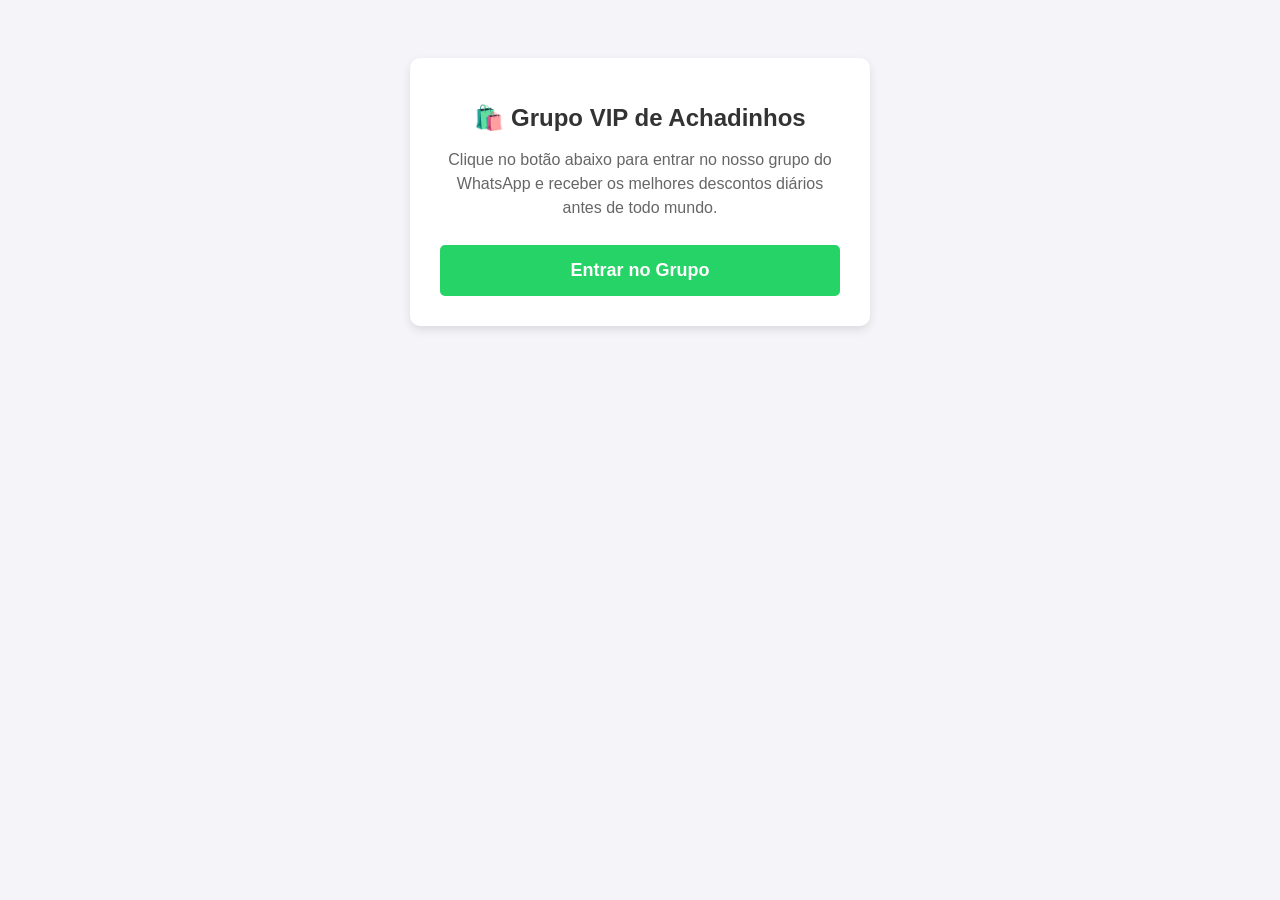
==== index.html @ b2e7200f "Add files via upload" ====
<!DOCTYPE html>
<html lang="pt-BR">
<head>
    <meta charset="UTF-8">
    <meta name="viewport" content="width=device-width, initial-scale=1.0">
    <title>Grupo VIP de Ofertas</title>
    
    <!-- Meta Pixel Code -->
    <script>
      !function(f,b,e,v,n,t,s)
      {if(f.fbq)return;n=f.fbq=function(){n.callMethod?
      n.callMethod.apply(n,arguments):n.queue.push(arguments)};
      if(!f._fbq)f._fbq=n;n.push=n;n.loaded=!0;n.version='2.0';
      n.queue=[];t=b.createElement(e);t.async=!0;
      t.src=v;s=b.getElementsByTagName(e)[0];
      s.parentNode.insertBefore(t,s)}(window, document,'script',
      'https://connect.facebook.net/en_US/fbevents.js');
      
      // SUBSTITUA PELO SEU ID DO PIXEL
      fbq('init', 'SEU_PIXEL_ID_AQUI'); 
      fbq('track', 'PageView');
    </script>
    <noscript><img height="1" width="1" style="display:none"
      src="https://www.facebook.com/tr?id=SEU_PIXEL_ID_AQUI&ev=PageView&noscript=1"
    /></noscript>
    <!-- End Meta Pixel Code -->

    <style>
        body { font-family: Arial, sans-serif; text-align: center; background-color: #f4f4f9; padding: 50px 20px; }
        .container { max-width: 400px; margin: auto; background: white; padding: 30px; border-radius: 10px; box-shadow: 0 4px 10px rgba(0,0,0,0.1); }
        h1 { font-size: 24px; color: #333; }
        p { color: #666; margin-bottom: 25px; line-height: 1.5; }
        .btn { display: inline-block; background-color: #25D366; color: white; padding: 15px 30px; text-decoration: none; font-size: 18px; font-weight: bold; border-radius: 5px; width: 100%; box-sizing: border-box; }
        .btn:hover { background-color: #1ebe5d; }
    </style>
</head>
<body>
    <div class="container">
        <h1>🛍️ Grupo VIP de Achadinhos</h1>
        <p>Clique no botão abaixo para entrar no nosso grupo do WhatsApp e receber os melhores descontos diários antes de todo mundo.</p>
        
        <!-- SUBSTITUA PELO LINK DO SEU GRUPO -->
        <a href="https://chat.whatsapp.com/IKPJrFBm3DaBROraQxNEV7" class="btn" id="btn-entrar" target="_blank">Entrar no Grupo</a>
    </div>

    <!-- Script que dispara o evento de Lead ao clicar no botão -->
    <script>
        document.getElementById('btn-entrar').addEventListener('click', function() {
            fbq('track', 'Lead');
        });
    </script>
</body>
</html>
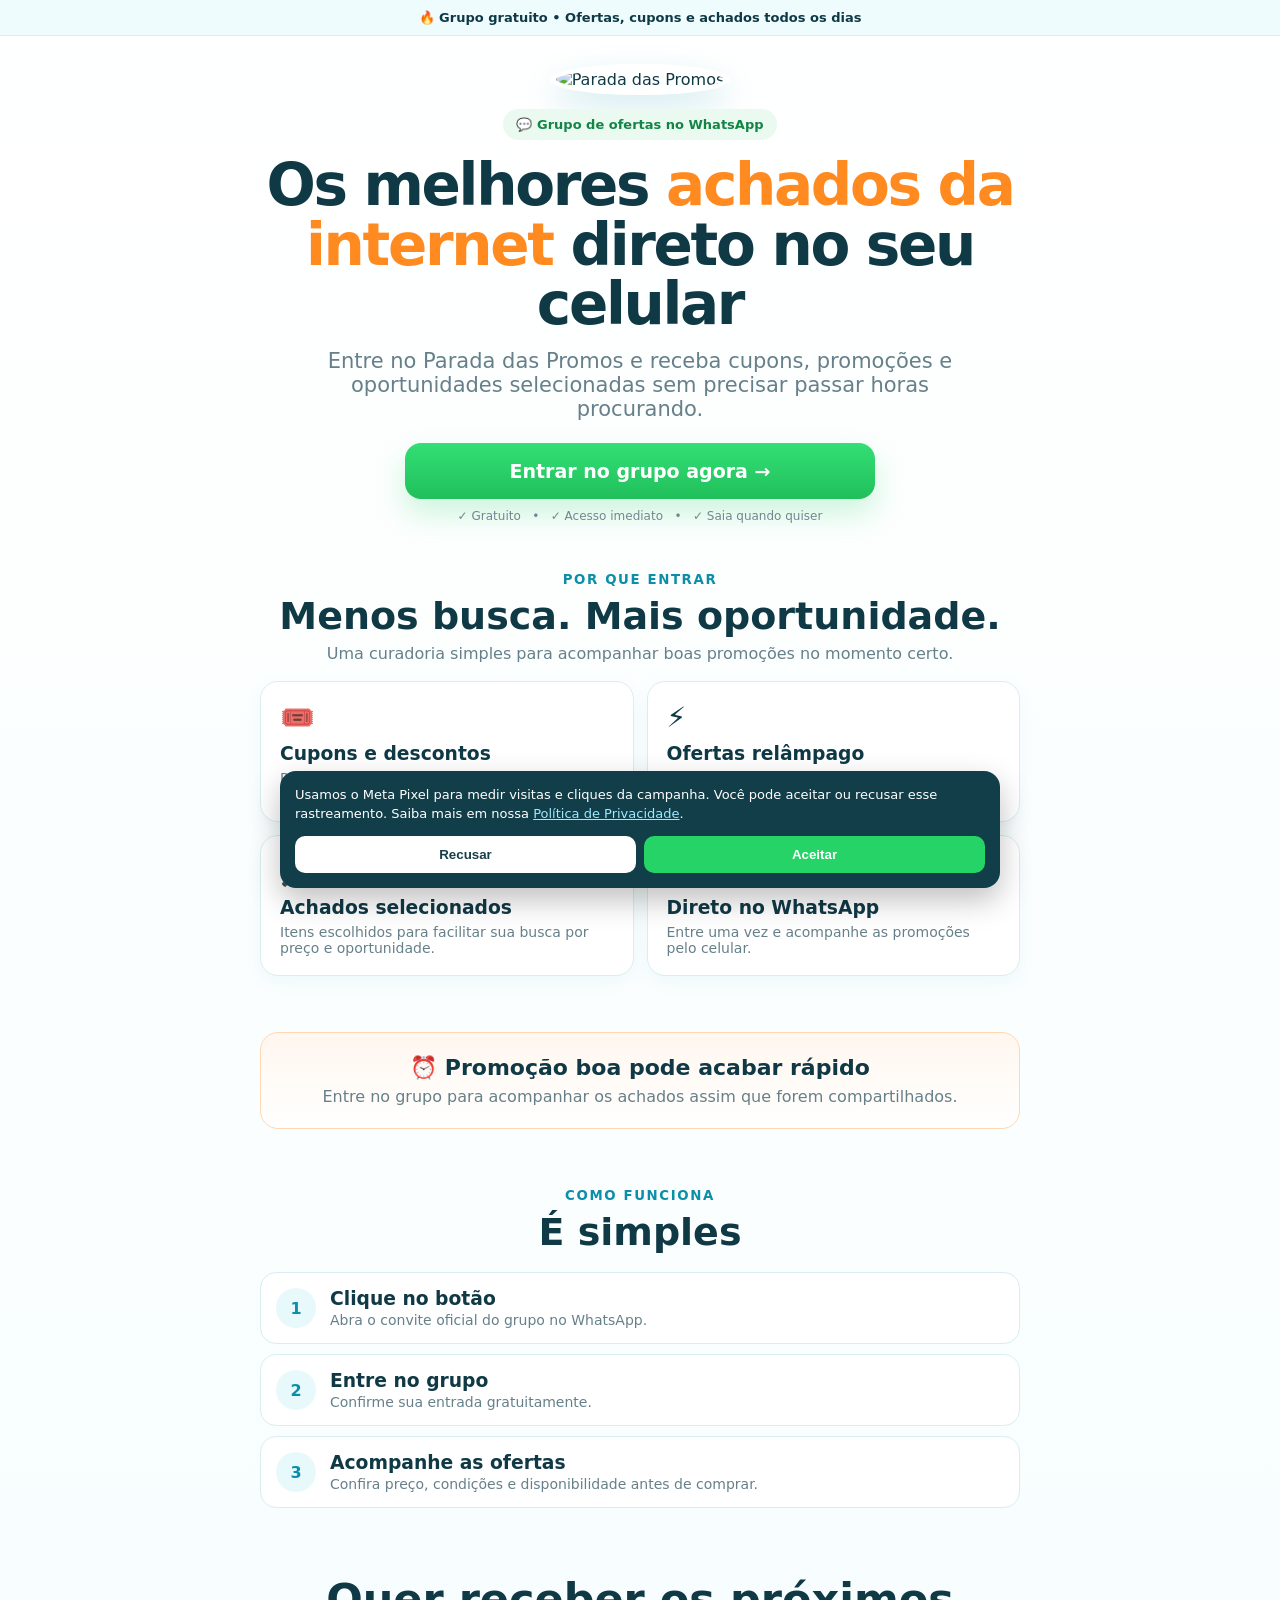
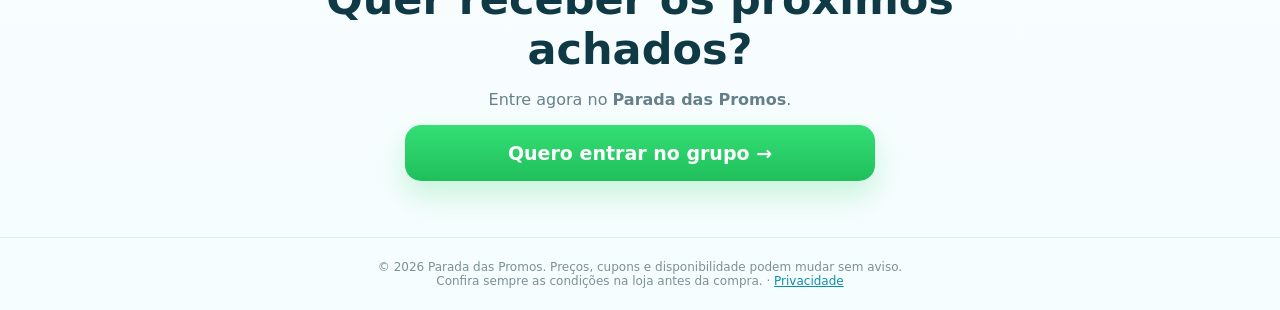
==== commit 8a10108d: "Upgrade landing page for Parada das Promos campaign" ====
--- a/index.html
+++ b/index.html
@@ -1,53 +1,139 @@
-<!DOCTYPE html>
-<html lang="pt-BR">
-<head>
-    <meta charset="UTF-8">
-    <meta name="viewport" content="width=device-width, initial-scale=1.0">
-    <title>Grupo VIP de Ofertas</title>
-    
-    <!-- Meta Pixel Code -->
-    <script>
-      !function(f,b,e,v,n,t,s)
-      {if(f.fbq)return;n=f.fbq=function(){n.callMethod?
-      n.callMethod.apply(n,arguments):n.queue.push(arguments)};
-      if(!f._fbq)f._fbq=n;n.push=n;n.loaded=!0;n.version='2.0';
-      n.queue=[];t=b.createElement(e);t.async=!0;
-      t.src=v;s=b.getElementsByTagName(e)[0];
-      s.parentNode.insertBefore(t,s)}(window, document,'script',
-      'https://connect.facebook.net/en_US/fbevents.js');
-      
-      // SUBSTITUA PELO SEU ID DO PIXEL
-      fbq('init', 'SEU_PIXEL_ID_AQUI'); 
-      fbq('track', 'PageView');
-    </script>
-    <noscript><img height="1" width="1" style="display:none"
-      src="https://www.facebook.com/tr?id=SEU_PIXEL_ID_AQUI&ev=PageView&noscript=1"
-    /></noscript>
-    <!-- End Meta Pixel Code -->
-
-    <style>
-        body { font-family: Arial, sans-serif; text-align: center; background-color: #f4f4f9; padding: 50px 20px; }
-        .container { max-width: 400px; margin: auto; background: white; padding: 30px; border-radius: 10px; box-shadow: 0 4px 10px rgba(0,0,0,0.1); }
-        h1 { font-size: 24px; color: #333; }
-        p { color: #666; margin-bottom: 25px; line-height: 1.5; }
-        .btn { display: inline-block; background-color: #25D366; color: white; padding: 15px 30px; text-decoration: none; font-size: 18px; font-weight: bold; border-radius: 5px; width: 100%; box-sizing: border-box; }
-        .btn:hover { background-color: #1ebe5d; }
-    </style>
-</head>
-<body>
-    <div class="container">
-        <h1>🛍️ Grupo VIP de Achadinhos</h1>
-        <p>Clique no botão abaixo para entrar no nosso grupo do WhatsApp e receber os melhores descontos diários antes de todo mundo.</p>
-        
-        <!-- SUBSTITUA PELO LINK DO SEU GRUPO -->
-        <a href="https://chat.whatsapp.com/IKPJrFBm3DaBROraQxNEV7" class="btn" id="btn-entrar" target="_blank">Entrar no Grupo</a>
-    </div>
-
-    <!-- Script que dispara o evento de Lead ao clicar no botão -->
-    <script>
-        document.getElementById('btn-entrar').addEventListener('click', function() {
-            fbq('track', 'Lead');
-        });
-    </script>
-</body>
+<!doctype html>
+<html lang="pt-BR">
+<head>
+  <meta charset="utf-8">
+  <meta name="viewport" content="width=device-width,initial-scale=1,viewport-fit=cover">
+  <title>Parada das Promos — Ofertas, cupons e achados</title>
+  <meta name="description" content="Entre gratuitamente no Parada das Promos e receba cupons, promoções e achados selecionados no WhatsApp.">
+  <meta property="og:title" content="Parada das Promos">
+  <meta property="og:description" content="Cupons, promoções e achados selecionados direto no WhatsApp.">
+  <meta property="og:type" content="website">
+  <meta name="theme-color" content="#0b8aa7">
+
+  <script>
+    const META_PIXEL_ID = '1657454195700990';
+    const GROUP_URL = 'https://chat.whatsapp.com/IKPJrFBm3DaBROraQxNEV7?s=cl&p=a&mlu=4&ilr=4';
+
+    function loadMetaPixel() {
+      if (window.fbq) return;
+      !function(f,b,e,v,n,t,s){if(f.fbq)return;n=f.fbq=function(){n.callMethod?
+      n.callMethod.apply(n,arguments):n.queue.push(arguments)};if(!f._fbq)f._fbq=n;
+      n.push=n;n.loaded=!0;n.version='2.0';n.queue=[];t=b.createElement(e);t.async=!0;
+      t.src=v;s=b.getElementsByTagName(e)[0];s.parentNode.insertBefore(t,s)}
+      (window,document,'script','https://connect.facebook.net/en_US/fbevents.js');
+      fbq('init', META_PIXEL_ID);
+      fbq('track', 'PageView');
+    }
+
+    if (localStorage.getItem('pp_cookie_consent') === 'accepted') loadMetaPixel();
+  </script>
+
+  <style>
+    :root{--teal:#0c8ea9;--cyan:#21cbd3;--orange:#ff8a1f;--green:#25d366;--ink:#103946;--muted:#66808a;--line:#d9eef0}
+    *{box-sizing:border-box}
+    body{margin:0;font-family:Inter,system-ui,-apple-system,Segoe UI,Roboto,Arial,sans-serif;color:var(--ink);background:linear-gradient(180deg,#fff,#f6fdfe)}
+    .wrap{width:min(100% - 28px,760px);margin:auto}
+    .top{padding:10px 12px;text-align:center;font-size:13px;font-weight:800;background:#effcfd;border-bottom:1px solid var(--line)}
+    header{text-align:center;padding:28px 0 18px}
+    .logo{width:164px;height:164px;border-radius:50%;object-fit:cover;border:6px solid #fff;box-shadow:0 12px 32px rgba(12,142,169,.18)}
+    .pill{display:inline-flex;margin-top:14px;padding:8px 13px;border-radius:999px;background:#eafaf0;color:#138446;font-size:13px;font-weight:800}
+    h1{font-size:clamp(33px,8vw,58px);line-height:1.03;letter-spacing:-.04em;margin:16px auto 14px}
+    .accent{color:var(--orange)}
+    .lead{font-size:clamp(17px,4vw,21px);color:var(--muted);max-width:640px;margin:0 auto 22px}
+    .cta{display:flex;justify-content:center;align-items:center;width:min(100%,470px);margin:0 auto;padding:17px 20px;border-radius:16px;background:linear-gradient(180deg,#34df75,#20bf5b);color:#fff;font-weight:900;font-size:19px;text-decoration:none;box-shadow:0 14px 30px rgba(37,211,102,.23)}
+    .micro{font-size:12px;color:#71878f;margin-top:10px}
+    section{padding:28px 0}
+    .title{text-align:center;margin-bottom:18px}.title small{color:var(--teal);font-weight:900;text-transform:uppercase;letter-spacing:.12em}.title h2{font-size:clamp(26px,5vw,38px);margin:6px 0}.title p{color:var(--muted);margin:0}
+    .grid{display:grid;grid-template-columns:repeat(2,1fr);gap:13px}
+    .card{background:#fff;border:1px solid var(--line);border-radius:18px;padding:19px;box-shadow:0 6px 18px rgba(12,142,169,.05)}
+    .card .i{font-size:28px}.card h3{margin:9px 0 6px}.card p{margin:0;color:var(--muted);font-size:14px}
+    .notice{background:linear-gradient(180deg,#fff7ef,#fff);border:1px solid #ffd8b2;border-radius:18px;padding:22px;text-align:center}.notice strong{display:block;font-size:22px}.notice p{color:var(--muted);margin:7px 0 0}
+    .steps{display:grid;gap:10px}.step{display:grid;grid-template-columns:42px 1fr;gap:12px;align-items:center;border:1px solid var(--line);background:#fff;border-radius:16px;padding:15px}.n{width:40px;height:40px;border-radius:50%;display:grid;place-items:center;background:#e8f9fb;color:var(--teal);font-weight:900}.step h3,.step p{margin:0}.step p{color:var(--muted);font-size:14px;margin-top:3px}
+    .final{text-align:center;padding:38px 0 56px}.final h2{font-size:clamp(29px,6vw,43px);margin:0 0 10px}.final p{color:var(--muted)}
+    footer{text-align:center;color:#7b9097;font-size:12px;border-top:1px solid var(--line);padding:22px}.privacy{color:var(--teal);text-decoration:underline}
+    .cookie{position:fixed;left:12px;right:12px;bottom:12px;max-width:720px;margin:auto;background:#113e49;color:#fff;padding:15px;border-radius:16px;box-shadow:0 12px 30px rgba(0,0,0,.25);z-index:50;display:none}
+    .cookie p{margin:0 0 12px;font-size:13px;line-height:1.45}.cookie-actions{display:flex;gap:8px}.cookie button{flex:1;border:0;border-radius:10px;padding:11px;font-weight:800;cursor:pointer}.accept{background:var(--green);color:#fff}.reject{background:#fff;color:#173e47}
+    @media(max-width:620px){.grid{grid-template-columns:1fr}.wrap{width:min(100% - 22px,760px)}.logo{width:145px;height:145px}}
+  </style>
+</head>
+<body>
+  <div class="top">🔥 Grupo gratuito • Ofertas, cupons e achados todos os dias</div>
+
+  <header class="wrap">
+    <img class="logo" src="logo-parada-das-promos.jpg" alt="Parada das Promos">
+    <div><span class="pill">💬 Grupo de ofertas no WhatsApp</span></div>
+    <h1>Os melhores <span class="accent">achados da internet</span> direto no seu celular</h1>
+    <p class="lead">Entre no Parada das Promos e receba cupons, promoções e oportunidades selecionadas sem precisar passar horas procurando.</p>
+    <a class="cta join-link" href="#" rel="nofollow noopener">Entrar no grupo agora →</a>
+    <div class="micro">✓ Gratuito &nbsp; • &nbsp; ✓ Acesso imediato &nbsp; • &nbsp; ✓ Saia quando quiser</div>
+  </header>
+
+  <section class="wrap">
+    <div class="title"><small>Por que entrar</small><h2>Menos busca. Mais oportunidade.</h2><p>Uma curadoria simples para acompanhar boas promoções no momento certo.</p></div>
+    <div class="grid">
+      <div class="card"><div class="i">🎟️</div><h3>Cupons e descontos</h3><p>Promoções e cupons compartilhados ao longo do dia.</p></div>
+      <div class="card"><div class="i">⚡</div><h3>Ofertas relâmpago</h3><p>Oportunidades que podem durar pouco tempo.</p></div>
+      <div class="card"><div class="i">🔎</div><h3>Achados selecionados</h3><p>Itens escolhidos para facilitar sua busca por preço e oportunidade.</p></div>
+      <div class="card"><div class="i">📲</div><h3>Direto no WhatsApp</h3><p>Entre uma vez e acompanhe as promoções pelo celular.</p></div>
+    </div>
+  </section>
+
+  <section class="wrap">
+    <div class="notice"><strong>⏰ Promoção boa pode acabar rápido</strong><p>Entre no grupo para acompanhar os achados assim que forem compartilhados.</p></div>
+  </section>
+
+  <section class="wrap">
+    <div class="title"><small>Como funciona</small><h2>É simples</h2></div>
+    <div class="steps">
+      <div class="step"><div class="n">1</div><div><h3>Clique no botão</h3><p>Abra o convite oficial do grupo no WhatsApp.</p></div></div>
+      <div class="step"><div class="n">2</div><div><h3>Entre no grupo</h3><p>Confirme sua entrada gratuitamente.</p></div></div>
+      <div class="step"><div class="n">3</div><div><h3>Acompanhe as ofertas</h3><p>Confira preço, condições e disponibilidade antes de comprar.</p></div></div>
+    </div>
+  </section>
+
+  <section class="final wrap">
+    <h2>Quer receber os próximos achados?</h2>
+    <p>Entre agora no <strong>Parada das Promos</strong>.</p>
+    <a class="cta join-link" href="#" rel="nofollow noopener">Quero entrar no grupo →</a>
+  </section>
+
+  <footer>
+    © 2026 Parada das Promos. Preços, cupons e disponibilidade podem mudar sem aviso.<br>
+    Confira sempre as condições na loja antes da compra. · <a class="privacy" href="privacidade.html">Privacidade</a>
+  </footer>
+
+  <div class="cookie" id="cookieBox">
+    <p>Usamos o Meta Pixel para medir visitas e cliques da campanha. Você pode aceitar ou recusar esse rastreamento. Saiba mais em nossa <a href="privacidade.html" style="color:#9eeaff">Política de Privacidade</a>.</p>
+    <div class="cookie-actions">
+      <button class="reject" id="rejectCookies">Recusar</button>
+      <button class="accept" id="acceptCookies">Aceitar</button>
+    </div>
+  </div>
+
+  <script>
+    document.querySelectorAll('.join-link').forEach(link => {
+      link.href = GROUP_URL;
+      link.target = '_blank';
+      link.addEventListener('click', () => {
+        if (window.fbq) {
+          fbq('trackCustom', 'JoinGroupClick');
+          fbq('track', 'Lead');
+        }
+      });
+    });
+
+    const cookieBox = document.getElementById('cookieBox');
+    if (!localStorage.getItem('pp_cookie_consent')) cookieBox.style.display = 'block';
+
+    document.getElementById('acceptCookies').onclick = () => {
+      localStorage.setItem('pp_cookie_consent','accepted');
+      cookieBox.style.display = 'none';
+      loadMetaPixel();
+    };
+    document.getElementById('rejectCookies').onclick = () => {
+      localStorage.setItem('pp_cookie_consent','rejected');
+      cookieBox.style.display = 'none';
+    };
+  </script>
+</body>
 </html>
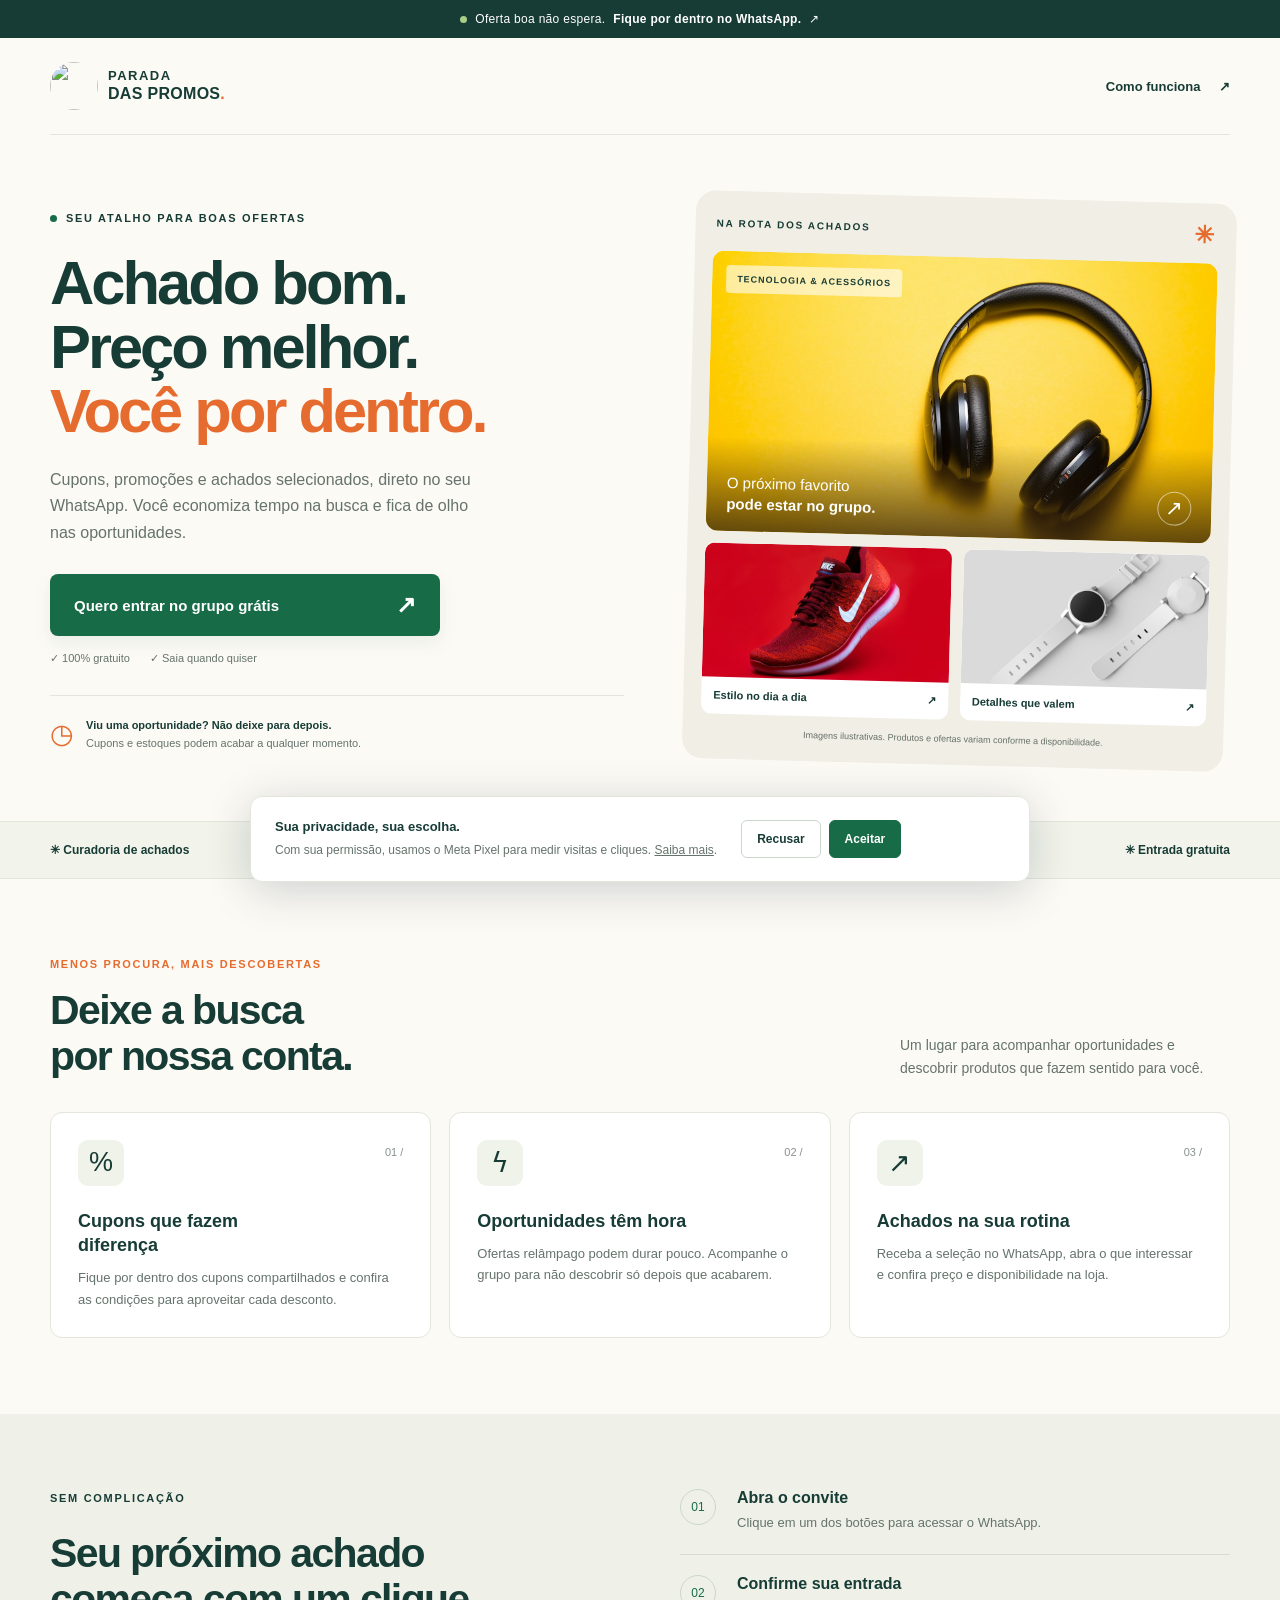
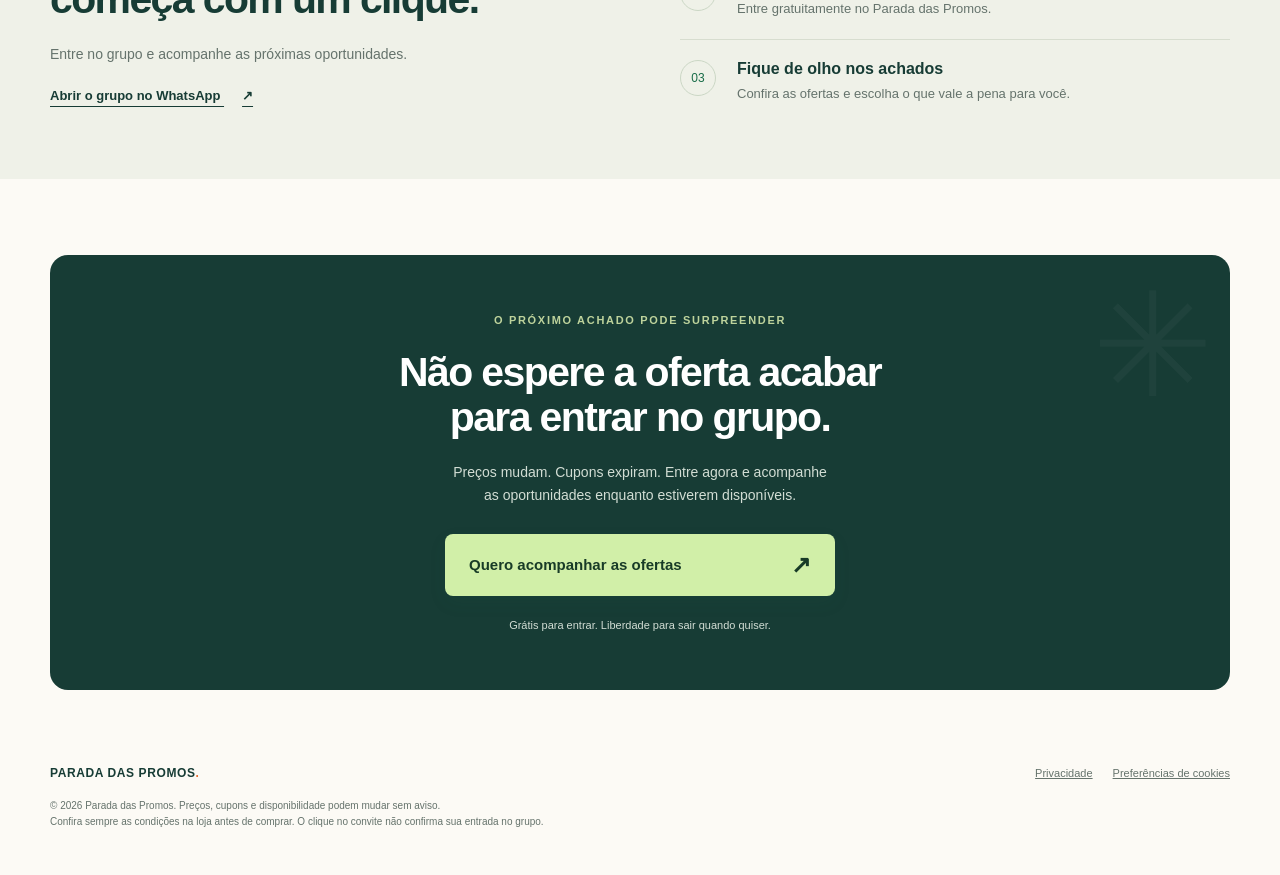
==== commit 8ef3850a: "1" ====
--- a/index.html
+++ b/index.html
@@ -3,137 +3,53 @@
 <head>
   <meta charset="utf-8">
   <meta name="viewport" content="width=device-width,initial-scale=1,viewport-fit=cover">
-  <title>Parada das Promos — Ofertas, cupons e achados</title>
-  <meta name="description" content="Entre gratuitamente no Parada das Promos e receba cupons, promoções e achados selecionados no WhatsApp.">
-  <meta property="og:title" content="Parada das Promos">
-  <meta property="og:description" content="Cupons, promoções e achados selecionados direto no WhatsApp.">
+  <title>Parada das Promos — Seu próximo achado está aqui</title>
+  <meta name="description" content="Cupons, promoções e achados selecionados no WhatsApp. Entre gratuitamente no Parada das Promos e acompanhe as oportunidades antes que acabem.">
+  <meta property="og:title" content="Parada das Promos — Seu próximo achado está aqui">
+  <meta property="og:description" content="Menos tempo procurando. Mais chances de economizar. Entre no nosso grupo gratuito no WhatsApp.">
   <meta property="og:type" content="website">
-  <meta name="theme-color" content="#0b8aa7">
-
-  <script>
-    const META_PIXEL_ID = '1657454195700990';
-    const GROUP_URL = 'https://chat.whatsapp.com/IKPJrFBm3DaBROraQxNEV7?s=cl&p=a&mlu=4&ilr=4';
-
-    function loadMetaPixel() {
-      if (window.fbq) return;
-      !function(f,b,e,v,n,t,s){if(f.fbq)return;n=f.fbq=function(){n.callMethod?
-      n.callMethod.apply(n,arguments):n.queue.push(arguments)};if(!f._fbq)f._fbq=n;
-      n.push=n;n.loaded=!0;n.version='2.0';n.queue=[];t=b.createElement(e);t.async=!0;
-      t.src=v;s=b.getElementsByTagName(e)[0];s.parentNode.insertBefore(t,s)}
-      (window,document,'script','https://connect.facebook.net/en_US/fbevents.js');
-      fbq('init', META_PIXEL_ID);
-      fbq('track', 'PageView');
-    }
-
-    if (localStorage.getItem('pp_cookie_consent') === 'accepted') loadMetaPixel();
-  </script>
-
-  <style>
-    :root{--teal:#0c8ea9;--cyan:#21cbd3;--orange:#ff8a1f;--green:#25d366;--ink:#103946;--muted:#66808a;--line:#d9eef0}
-    *{box-sizing:border-box}
-    body{margin:0;font-family:Inter,system-ui,-apple-system,Segoe UI,Roboto,Arial,sans-serif;color:var(--ink);background:linear-gradient(180deg,#fff,#f6fdfe)}
-    .wrap{width:min(100% - 28px,760px);margin:auto}
-    .top{padding:10px 12px;text-align:center;font-size:13px;font-weight:800;background:#effcfd;border-bottom:1px solid var(--line)}
-    header{text-align:center;padding:28px 0 18px}
-    .logo{width:164px;height:164px;border-radius:50%;object-fit:cover;border:6px solid #fff;box-shadow:0 12px 32px rgba(12,142,169,.18)}
-    .pill{display:inline-flex;margin-top:14px;padding:8px 13px;border-radius:999px;background:#eafaf0;color:#138446;font-size:13px;font-weight:800}
-    h1{font-size:clamp(33px,8vw,58px);line-height:1.03;letter-spacing:-.04em;margin:16px auto 14px}
-    .accent{color:var(--orange)}
-    .lead{font-size:clamp(17px,4vw,21px);color:var(--muted);max-width:640px;margin:0 auto 22px}
-    .cta{display:flex;justify-content:center;align-items:center;width:min(100%,470px);margin:0 auto;padding:17px 20px;border-radius:16px;background:linear-gradient(180deg,#34df75,#20bf5b);color:#fff;font-weight:900;font-size:19px;text-decoration:none;box-shadow:0 14px 30px rgba(37,211,102,.23)}
-    .micro{font-size:12px;color:#71878f;margin-top:10px}
-    section{padding:28px 0}
-    .title{text-align:center;margin-bottom:18px}.title small{color:var(--teal);font-weight:900;text-transform:uppercase;letter-spacing:.12em}.title h2{font-size:clamp(26px,5vw,38px);margin:6px 0}.title p{color:var(--muted);margin:0}
-    .grid{display:grid;grid-template-columns:repeat(2,1fr);gap:13px}
-    .card{background:#fff;border:1px solid var(--line);border-radius:18px;padding:19px;box-shadow:0 6px 18px rgba(12,142,169,.05)}
-    .card .i{font-size:28px}.card h3{margin:9px 0 6px}.card p{margin:0;color:var(--muted);font-size:14px}
-    .notice{background:linear-gradient(180deg,#fff7ef,#fff);border:1px solid #ffd8b2;border-radius:18px;padding:22px;text-align:center}.notice strong{display:block;font-size:22px}.notice p{color:var(--muted);margin:7px 0 0}
-    .steps{display:grid;gap:10px}.step{display:grid;grid-template-columns:42px 1fr;gap:12px;align-items:center;border:1px solid var(--line);background:#fff;border-radius:16px;padding:15px}.n{width:40px;height:40px;border-radius:50%;display:grid;place-items:center;background:#e8f9fb;color:var(--teal);font-weight:900}.step h3,.step p{margin:0}.step p{color:var(--muted);font-size:14px;margin-top:3px}
-    .final{text-align:center;padding:38px 0 56px}.final h2{font-size:clamp(29px,6vw,43px);margin:0 0 10px}.final p{color:var(--muted)}
-    footer{text-align:center;color:#7b9097;font-size:12px;border-top:1px solid var(--line);padding:22px}.privacy{color:var(--teal);text-decoration:underline}
-    .cookie{position:fixed;left:12px;right:12px;bottom:12px;max-width:720px;margin:auto;background:#113e49;color:#fff;padding:15px;border-radius:16px;box-shadow:0 12px 30px rgba(0,0,0,.25);z-index:50;display:none}
-    .cookie p{margin:0 0 12px;font-size:13px;line-height:1.45}.cookie-actions{display:flex;gap:8px}.cookie button{flex:1;border:0;border-radius:10px;padding:11px;font-weight:800;cursor:pointer}.accept{background:var(--green);color:#fff}.reject{background:#fff;color:#173e47}
-    @media(max-width:620px){.grid{grid-template-columns:1fr}.wrap{width:min(100% - 22px,760px)}.logo{width:145px;height:145px}}
-  </style>
+  <meta name="theme-color" content="#123d36">
+  <link rel="icon" href="logo-parada-das-promos.jpg">
+  <link rel="stylesheet" href="styles.css">
+  <script src="script.js" defer></script>
 </head>
 <body>
-  <div class="top">🔥 Grupo gratuito • Ofertas, cupons e achados todos os dias</div>
-
-  <header class="wrap">
-    <img class="logo" src="logo-parada-das-promos.jpg" alt="Parada das Promos">
-    <div><span class="pill">💬 Grupo de ofertas no WhatsApp</span></div>
-    <h1>Os melhores <span class="accent">achados da internet</span> direto no seu celular</h1>
-    <p class="lead">Entre no Parada das Promos e receba cupons, promoções e oportunidades selecionadas sem precisar passar horas procurando.</p>
-    <a class="cta join-link" href="#" rel="nofollow noopener">Entrar no grupo agora →</a>
-    <div class="micro">✓ Gratuito &nbsp; • &nbsp; ✓ Acesso imediato &nbsp; • &nbsp; ✓ Saia quando quiser</div>
+  <div class="announcement"><span class="status-dot"></span> Oferta boa não espera. <strong>Fique por dentro no WhatsApp.</strong><span aria-hidden="true"> ↗</span></div>
+  <header class="site-header wrap">
+    <a class="brand" href="#" aria-label="Parada das Promos, início"><img src="logo-parada-das-promos.jpg" width="48" height="48" alt=""><span>PARADA<span class="brand-bottom">DAS PROMOS<span class="orange">.</span></span></span></a>
+    <a class="header-link" href="#como-funciona">Como funciona <span aria-hidden="true">↗</span></a>
   </header>
-
-  <section class="wrap">
-    <div class="title"><small>Por que entrar</small><h2>Menos busca. Mais oportunidade.</h2><p>Uma curadoria simples para acompanhar boas promoções no momento certo.</p></div>
-    <div class="grid">
-      <div class="card"><div class="i">🎟️</div><h3>Cupons e descontos</h3><p>Promoções e cupons compartilhados ao longo do dia.</p></div>
-      <div class="card"><div class="i">⚡</div><h3>Ofertas relâmpago</h3><p>Oportunidades que podem durar pouco tempo.</p></div>
-      <div class="card"><div class="i">🔎</div><h3>Achados selecionados</h3><p>Itens escolhidos para facilitar sua busca por preço e oportunidade.</p></div>
-      <div class="card"><div class="i">📲</div><h3>Direto no WhatsApp</h3><p>Entre uma vez e acompanhe as promoções pelo celular.</p></div>
-    </div>
-  </section>
-
-  <section class="wrap">
-    <div class="notice"><strong>⏰ Promoção boa pode acabar rápido</strong><p>Entre no grupo para acompanhar os achados assim que forem compartilhados.</p></div>
-  </section>
-
-  <section class="wrap">
-    <div class="title"><small>Como funciona</small><h2>É simples</h2></div>
-    <div class="steps">
-      <div class="step"><div class="n">1</div><div><h3>Clique no botão</h3><p>Abra o convite oficial do grupo no WhatsApp.</p></div></div>
-      <div class="step"><div class="n">2</div><div><h3>Entre no grupo</h3><p>Confirme sua entrada gratuitamente.</p></div></div>
-      <div class="step"><div class="n">3</div><div><h3>Acompanhe as ofertas</h3><p>Confira preço, condições e disponibilidade antes de comprar.</p></div></div>
-    </div>
-  </section>
-
-  <section class="final wrap">
-    <h2>Quer receber os próximos achados?</h2>
-    <p>Entre agora no <strong>Parada das Promos</strong>.</p>
-    <a class="cta join-link" href="#" rel="nofollow noopener">Quero entrar no grupo →</a>
-  </section>
-
-  <footer>
-    © 2026 Parada das Promos. Preços, cupons e disponibilidade podem mudar sem aviso.<br>
-    Confira sempre as condições na loja antes da compra. · <a class="privacy" href="privacidade.html">Privacidade</a>
-  </footer>
-
-  <div class="cookie" id="cookieBox">
-    <p>Usamos o Meta Pixel para medir visitas e cliques da campanha. Você pode aceitar ou recusar esse rastreamento. Saiba mais em nossa <a href="privacidade.html" style="color:#9eeaff">Política de Privacidade</a>.</p>
-    <div class="cookie-actions">
-      <button class="reject" id="rejectCookies">Recusar</button>
-      <button class="accept" id="acceptCookies">Aceitar</button>
-    </div>
-  </div>
-
-  <script>
-    document.querySelectorAll('.join-link').forEach(link => {
-      link.href = GROUP_URL;
-      link.target = '_blank';
-      link.addEventListener('click', () => {
-        if (window.fbq) {
-          fbq('trackCustom', 'JoinGroupClick');
-          fbq('track', 'Lead');
-        }
-      });
-    });
-
-    const cookieBox = document.getElementById('cookieBox');
-    if (!localStorage.getItem('pp_cookie_consent')) cookieBox.style.display = 'block';
-
-    document.getElementById('acceptCookies').onclick = () => {
-      localStorage.setItem('pp_cookie_consent','accepted');
-      cookieBox.style.display = 'none';
-      loadMetaPixel();
-    };
-    document.getElementById('rejectCookies').onclick = () => {
-      localStorage.setItem('pp_cookie_consent','rejected');
-      cookieBox.style.display = 'none';
-    };
-  </script>
+  <main id="conteudo">
+    <section class="hero wrap">
+      <div class="hero-copy">
+        <p class="eyebrow"><span class="status-dot"></span> SEU ATALHO PARA BOAS OFERTAS</p>
+        <h1>Achado bom.<br>Preço melhor.<br><span class="orange">Você por dentro.</span></h1>
+        <p class="lead">Cupons, promoções e achados selecionados, direto no seu WhatsApp. Você economiza tempo na busca e fica de olho nas oportunidades.</p>
+        <a class="cta join-link" data-position="hero" href="https://chat.whatsapp.com/IKPJrFBm3DaBROraQxNEV7?s=cl&amp;p=a&amp;mlu=4&amp;ilr=4" target="_blank" rel="nofollow noopener noreferrer"><span>Quero entrar no grupo grátis</span><span aria-hidden="true">↗</span></a>
+        <p class="micro"><span>✓ 100% gratuito</span><span>✓ Saia quando quiser</span></p>
+        <div class="hero-note"><span class="clock" aria-hidden="true">◷</span><p><strong>Viu uma oportunidade? Não deixe para depois.</strong><br>Cupons e estoques podem acabar a qualquer momento.</p></div>
+      </div>
+      <div class="hero-visual" aria-label="Exemplos ilustrativos de produtos: fones, tênis e relógio">
+        <div class="visual-heading"><span>NA ROTA DOS ACHADOS</span><span aria-hidden="true">✳</span></div>
+        <div class="product-main"><img src="assets/fones.jpg" width="900" height="600" alt="Fones de ouvido pretos sobre fundo amarelo" fetchpriority="high"><span class="product-tag">TECNOLOGIA &amp; ACESSÓRIOS</span><div class="product-caption"><span>O próximo favorito<br><strong>pode estar no grupo.</strong></span><span class="round-arrow" aria-hidden="true">↗</span></div></div>
+        <div class="mini-products"><div class="mini-product"><img src="assets/tenis.jpg" width="650" height="433" alt="Tênis esportivo vermelho"><span>Estilo no dia a dia <span aria-hidden="true">↗</span></span></div><div class="mini-product"><img src="assets/relogio.jpg" width="650" height="433" alt="Relógio de pulso com pulseira cinza"><span>Detalhes que valem <span aria-hidden="true">↗</span></span></div></div>
+        <p class="image-note">Imagens ilustrativas. Produtos e ofertas variam conforme a disponibilidade.</p>
+      </div>
+    </section>
+    <div class="benefit-strip"><div class="wrap strip-inner"><span>✳ Curadoria de achados</span><span>✳ Cupons e promoções</span><span>✳ Direto no WhatsApp</span><span>✳ Entrada gratuita</span></div></div>
+    <section class="section wrap" id="vantagens">
+      <div class="section-heading"><div><p class="eyebrow">MENOS PROCURA, MAIS DESCOBERTAS</p><h2>Deixe a busca<br>por nossa conta.</h2></div><p>Um lugar para acompanhar oportunidades e descobrir produtos que fazem sentido para você.</p></div>
+      <div class="benefits">
+        <article class="benefit"><span class="benefit-icon" aria-hidden="true">%</span><span class="number">01 /</span><h3>Cupons que fazem diferença</h3><p>Fique por dentro dos cupons compartilhados e confira as condições para aproveitar cada desconto.</p></article>
+        <article class="benefit"><span class="benefit-icon" aria-hidden="true">ϟ</span><span class="number">02 /</span><h3>Oportunidades têm hora</h3><p>Ofertas relâmpago podem durar pouco. Acompanhe o grupo para não descobrir só depois que acabarem.</p></article>
+        <article class="benefit"><span class="benefit-icon" aria-hidden="true">↗</span><span class="number">03 /</span><h3>Achados na sua rotina</h3><p>Receba a seleção no WhatsApp, abra o que interessar e confira preço e disponibilidade na loja.</p></article>
+      </div>
+    </section>
+    <section class="how-section" id="como-funciona"><div class="wrap how-inner"><div><p class="eyebrow">SEM COMPLICAÇÃO</p><h2>Seu próximo achado<br>começa com um clique.</h2><p class="how-description">Entre no grupo e acompanhe as próximas oportunidades.</p><a class="text-link join-link" data-position="steps" href="https://chat.whatsapp.com/IKPJrFBm3DaBROraQxNEV7?s=cl&amp;p=a&amp;mlu=4&amp;ilr=4" target="_blank" rel="nofollow noopener noreferrer">Abrir o grupo no WhatsApp <span aria-hidden="true">↗</span></a></div><ol class="steps"><li><span>01</span><div><h3>Abra o convite</h3><p>Clique em um dos botões para acessar o WhatsApp.</p></div></li><li><span>02</span><div><h3>Confirme sua entrada</h3><p>Entre gratuitamente no Parada das Promos.</p></div></li><li><span>03</span><div><h3>Fique de olho nos achados</h3><p>Confira as ofertas e escolha o que vale a pena para você.</p></div></li></ol></div></section>
+    <section class="section wrap"><div class="final"><div class="final-decoration" aria-hidden="true">✳</div><p class="eyebrow">O PRÓXIMO ACHADO PODE SURPREENDER</p><h2>Não espere a oferta acabar<br>para entrar no grupo.</h2><p>Preços mudam. Cupons expiram. Entre agora e acompanhe<br class="desktop-break"> as oportunidades enquanto estiverem disponíveis.</p><a class="cta join-link" data-position="final" href="https://chat.whatsapp.com/IKPJrFBm3DaBROraQxNEV7?s=cl&amp;p=a&amp;mlu=4&amp;ilr=4" target="_blank" rel="nofollow noopener noreferrer"><span>Quero acompanhar as ofertas</span><span aria-hidden="true">↗</span></a><p class="micro">Grátis para entrar. Liberdade para sair quando quiser.</p></div></section>
+  </main>
+  <footer class="wrap"><div class="footer-top"><strong>PARADA DAS PROMOS<span class="orange">.</span></strong><div><a href="privacidade.html">Privacidade</a><button class="privacy-settings" type="button" id="privacySettings">Preferências de cookies</button></div></div><p>© 2026 Parada das Promos. Preços, cupons e disponibilidade podem mudar sem aviso.<br>Confira sempre as condições na loja antes de comprar. O clique no convite não confirma sua entrada no grupo.</p></footer>
+  <aside class="mobile-cta" aria-label="Entrar no grupo"><a class="cta join-link" data-position="mobile" href="https://chat.whatsapp.com/IKPJrFBm3DaBROraQxNEV7?s=cl&amp;p=a&amp;mlu=4&amp;ilr=4" target="_blank" rel="nofollow noopener noreferrer"><span>Entrar no grupo grátis</span><span aria-hidden="true">↗</span></a></aside>
+  <section class="cookie" id="cookieBox" aria-label="Preferências de rastreamento" hidden><div><strong>Sua privacidade, sua escolha.</strong><p>Com sua permissão, usamos o Meta Pixel para medir visitas e cliques. <a href="privacidade.html">Saiba mais</a>.</p></div><div class="cookie-actions"><button id="rejectCookies" type="button">Recusar</button><button id="acceptCookies" type="button">Aceitar</button></div></section>
 </body>
-</html>+</html>
--- a/styles.css
+++ b/styles.css
@@ -0,0 +1 @@
+:root{--ink:#173c35;--muted:#65736c;--orange:#e66b2e;--paper:#fcfaf5;--green:#176b47;--line:#e4e5db}*{box-sizing:border-box}html{scroll-behavior:smooth;scroll-padding-top:24px}body{margin:0;background:var(--paper);color:var(--ink);font-family:Arial,Helvetica,sans-serif;-webkit-font-smoothing:antialiased}a{color:inherit}button{font:inherit}a,button{-webkit-tap-highlight-color:transparent}a:focus-visible,button:focus-visible{outline:3px solid var(--orange);outline-offset:5px}img{display:block;max-width:100%}.wrap{width:min(1180px,calc(100% - 64px));margin-inline:auto}.orange{color:var(--orange)}.announcement{background:var(--ink);color:#fff;text-align:center;padding:12px 20px;font-size:12px;letter-spacing:.025em;display:flex;justify-content:center;gap:8px;align-items:center}.status-dot{width:7px;height:7px;display:inline-block;background:#a8ce87;border-radius:50%;flex-shrink:0}.site-header{display:flex;align-items:center;justify-content:space-between;padding-block:24px;border-bottom:1px solid var(--line)}.brand{display:flex;gap:10px;align-items:center;text-decoration:none;font-size:13px;letter-spacing:1.5px;font-weight:900;line-height:1.25}.brand img{border-radius:50%}.brand-bottom{display:block;font-size:16px;letter-spacing:.3px}.header-link{font-size:13px;text-decoration:none;font-weight:700}.header-link span{margin-left:15px}.hero{display:grid;grid-template-columns:1.06fr 1fr;gap:65px;align-items:center;padding-block:62px 56px}.eyebrow{font-size:11px;font-weight:800;letter-spacing:1.7px;display:flex;gap:9px;align-items:center;margin:0 0 24px}.hero .status-dot{background:var(--green)}h1{font-size:clamp(42px,4.8vw,66px);line-height:1.04;letter-spacing:-3px;margin:0 0 24px;font-weight:800}p{line-height:1.65}.lead{font-size:16px;max-width:440px;color:var(--muted);margin:0 0 28px}.cta{display:flex;align-items:center;justify-content:space-between;gap:20px;background:var(--green);color:white;padding:19px 24px;border-radius:8px;text-decoration:none;font-size:15px;font-weight:700;box-shadow:0 7px 18px #176b4714;transition:background .2s,transform .2s;width:100%;max-width:390px}.cta:hover{background:#105335;transform:translateY(-2px)}.cta>span:last-child{font-size:24px;line-height:1}.micro{font-size:11px;color:var(--muted);display:flex;gap:20px;margin:13px 0 0}.hero-note{display:flex;gap:12px;border-top:1px solid var(--line);margin-top:28px;padding-top:20px;align-items:center}.hero-note p{font-size:11px;color:var(--muted);margin:0}.hero-note strong{color:var(--ink);font-weight:600}.clock{font-size:27px;color:var(--orange)}.hero-visual{background:#f0eee5;border-radius:20px;padding:18px;transform:rotate(1.5deg)}.visual-heading{display:flex;align-items:center;justify-content:space-between;font-size:10px;font-weight:800;letter-spacing:1.7px;margin:0 3px 14px}.visual-heading>span:last-child{font-size:24px;color:var(--orange)}.product-main{position:relative;overflow:hidden;border-radius:12px;background:#f5ce48;height:280px}.product-main>img{width:100%;height:100%;object-fit:cover}.product-tag{position:absolute;top:14px;left:14px;font-size:9px;font-weight:700;letter-spacing:1px;background:#fff9;padding:9px 11px;border-radius:4px}.product-caption{position:absolute;bottom:0;left:0;right:0;padding:35px 20px 17px;display:flex;justify-content:space-between;align-items:end;background:linear-gradient(transparent,#33230fbd);color:#fff;font-size:15px;line-height:1.4}.round-arrow{border:1px solid #fff8;border-radius:50%;width:34px;height:34px;display:grid;place-items:center;font-size:21px}.mini-products{display:grid;grid-template-columns:1fr 1fr;gap:12px;margin-top:12px}.mini-product{background:#fff;border-radius:10px;overflow:hidden}.mini-product img{height:134px;width:100%;object-fit:cover}.mini-product>span{display:flex;justify-content:space-between;padding:12px;font-size:11px;font-weight:700}.image-note{font-size:9px;text-align:center;color:#667168;margin:12px 0 0}.benefit-strip{border-block:1px solid var(--line);background:#f2f3eb}.strip-inner{display:flex;justify-content:space-between;gap:20px;padding-block:21px;font-size:12px;font-weight:700}.section{padding-block:76px}.section-heading{display:flex;justify-content:space-between;align-items:end;margin-bottom:32px;gap:35px}.section-heading .eyebrow{color:var(--orange);margin-bottom:15px}h2{font-size:clamp(30px,3.2vw,43px);line-height:1.12;letter-spacing:-1.6px;margin:0}.section-heading>p{max-width:330px;color:var(--muted);font-size:14px;margin:0}.benefits{display:grid;grid-template-columns:repeat(3,1fr);gap:18px}.benefit{background:#fff;border:1px solid var(--line);border-radius:12px;padding:27px}.benefit-icon{display:inline-grid;place-items:center;background:#eff3e9;border-radius:10px;width:46px;height:46px;font-size:27px}.number{float:right;color:#89918a;font-size:11px;padding-top:6px}.benefit h3{font-size:18px;line-height:1.35;margin:23px 0 10px;max-width:220px}.benefit p{font-size:13px;color:var(--muted);margin:0}.how-section{background:#eff1e8;padding-block:55px}.how-inner{display:grid;grid-template-columns:1fr 1fr;gap:80px;align-items:center}.how-description{font-size:14px;color:var(--muted);margin-block:20px}.text-link{font-size:13px;font-weight:700;text-underline-offset:6px}.text-link span{margin-left:18px}.steps{list-style:none;padding:0;margin:0}.steps li{display:flex;gap:21px;padding-block:20px;border-bottom:1px solid #d7ddcf}.steps li:last-child{border:0}.steps li>span{font-size:12px;color:var(--green);border:1px solid #cbd7c5;border-radius:50%;width:36px;height:36px;display:grid;place-items:center;flex-shrink:0}.steps h3{font-size:16px;margin:0 0 5px}.steps p{font-size:13px;color:var(--muted);margin:0}.final{position:relative;overflow:hidden;text-align:center;border-radius:18px;background:var(--ink);color:#fff;padding:56px 28px}.final .eyebrow{justify-content:center;color:#bed39c;margin-bottom:20px}.final>p:not(.eyebrow){color:#d2ddd4;font-size:14px;margin-block:20px}.final .cta{background:#d1efa8;color:#183b27;margin:26px auto 0}.final .cta:hover{background:#bce38b}.final .micro{justify-content:center;font-size:11px!important;margin-bottom:0!important}.final-decoration{position:absolute;right:16px;top:6px;font-size:145px;color:#ffffff09;pointer-events:none}footer{padding-bottom:34px}.footer-top{display:flex;justify-content:space-between;gap:20px;align-items:center}.footer-top>strong{font-size:12px;letter-spacing:.6px}.footer-top>div{display:flex;gap:20px;align-items:center}.footer-top a,.privacy-settings{font-size:11px;color:var(--muted)}.privacy-settings{border:0;background:none;padding:0;text-decoration:underline;cursor:pointer}footer p{font-size:10px;color:var(--muted);margin-top:18px}.cookie{position:fixed;bottom:18px;left:18px;right:18px;margin:auto;max-width:780px;z-index:100;background:white;border:1px solid var(--line);box-shadow:0 8px 45px #152e3533;padding:20px 24px;border-radius:12px;display:flex;align-items:center;gap:24px}.cookie[hidden]{display:none}.cookie strong{font-size:13px}.cookie p{font-size:12px;color:var(--muted);margin:6px 0 0}.cookie-actions{display:flex;gap:8px;flex-shrink:0}.cookie button{border:1px solid #cbd6cd;border-radius:6px;padding:11px 15px;background:white;color:var(--ink);font-size:12px;font-weight:700;cursor:pointer}.cookie #acceptCookies{background:var(--green);color:white;border-color:var(--green)}.mobile-cta{display:none}@media(min-width:1500px){.hero{padding-block:80px}}@media(max-width:950px){.hero{gap:30px}.wrap{width:calc(100% - 40px)}h1{letter-spacing:-2px}.product-main{height:250px}.mini-product img{height:110px}.how-inner{gap:40px}.benefit{padding:20px}.strip-inner{gap:12px;font-size:11px}.hero-visual{padding:13px}}@media(max-width:700px){.announcement{font-size:10px;padding:10px 12px;gap:6px;flex-wrap:wrap}.announcement strong{font-weight:500}.site-header{padding-block:17px}.brand img{width:40px;height:40px}.brand{font-size:10px}.brand-bottom{font-size:13px}.header-link{font-size:11px}.hero{grid-template-columns:1fr;padding-block:35px;gap:32px}.hero-copy{max-width:500px}.eyebrow{font-size:9px;letter-spacing:1.3px;margin-bottom:18px}h1{font-size:clamp(40px,10.6vw,60px);letter-spacing:-2px;margin-bottom:20px}.lead{font-size:15px;margin-bottom:23px}.cta{max-width:none;padding:18px;font-size:14px;min-height:56px}.micro{font-size:10px;gap:18px}.hero-note{margin-top:22px;padding-top:16px}.hero-visual{transform:none;padding:14px;max-width:500px;width:100%;margin:auto}.product-main{height:260px}.mini-product img{height:130px}.strip-inner{display:grid;grid-template-columns:1fr 1fr;gap:15px;padding-block:20px}.section{padding-block:44px}.section-heading{display:block;margin-bottom:24px}.section-heading>p{margin-top:18px;max-width:400px}.benefits{grid-template-columns:1fr;gap:12px}.benefit{padding:23px}.benefit h3{max-width:none;margin-top:17px}.benefit p{max-width:430px}.how-section{padding-block:38px}.how-inner{grid-template-columns:1fr;gap:24px}.steps li{padding-block:18px}.final{padding:38px 21px}.final h2{font-size:30px}.final .eyebrow{font-size:8px;letter-spacing:1px}.final>p:not(.eyebrow){font-size:13px}.desktop-break{display:none}.footer-top{align-items:start;flex-direction:column}.footer-top>div{flex-wrap:wrap;gap:15px}footer{padding-bottom:120px}.mobile-cta{display:block;position:fixed;bottom:0;left:0;right:0;z-index:40;background:#fcfaf5f5;border-top:1px solid var(--line);padding:10px 20px calc(10px + env(safe-area-inset-bottom))}.mobile-cta .cta{padding-block:14px;min-height:50px}.cookie{bottom:calc(85px + env(safe-area-inset-bottom));left:10px;right:10px;padding:18px;flex-direction:column;gap:14px;align-items:stretch;max-height:calc(100dvh - 110px);overflow:auto}.cookie-actions button{flex:1}}@media(prefers-reduced-motion:reduce){html{scroll-behavior:auto}.cta{transition:none}.cta:hover{transform:none}}
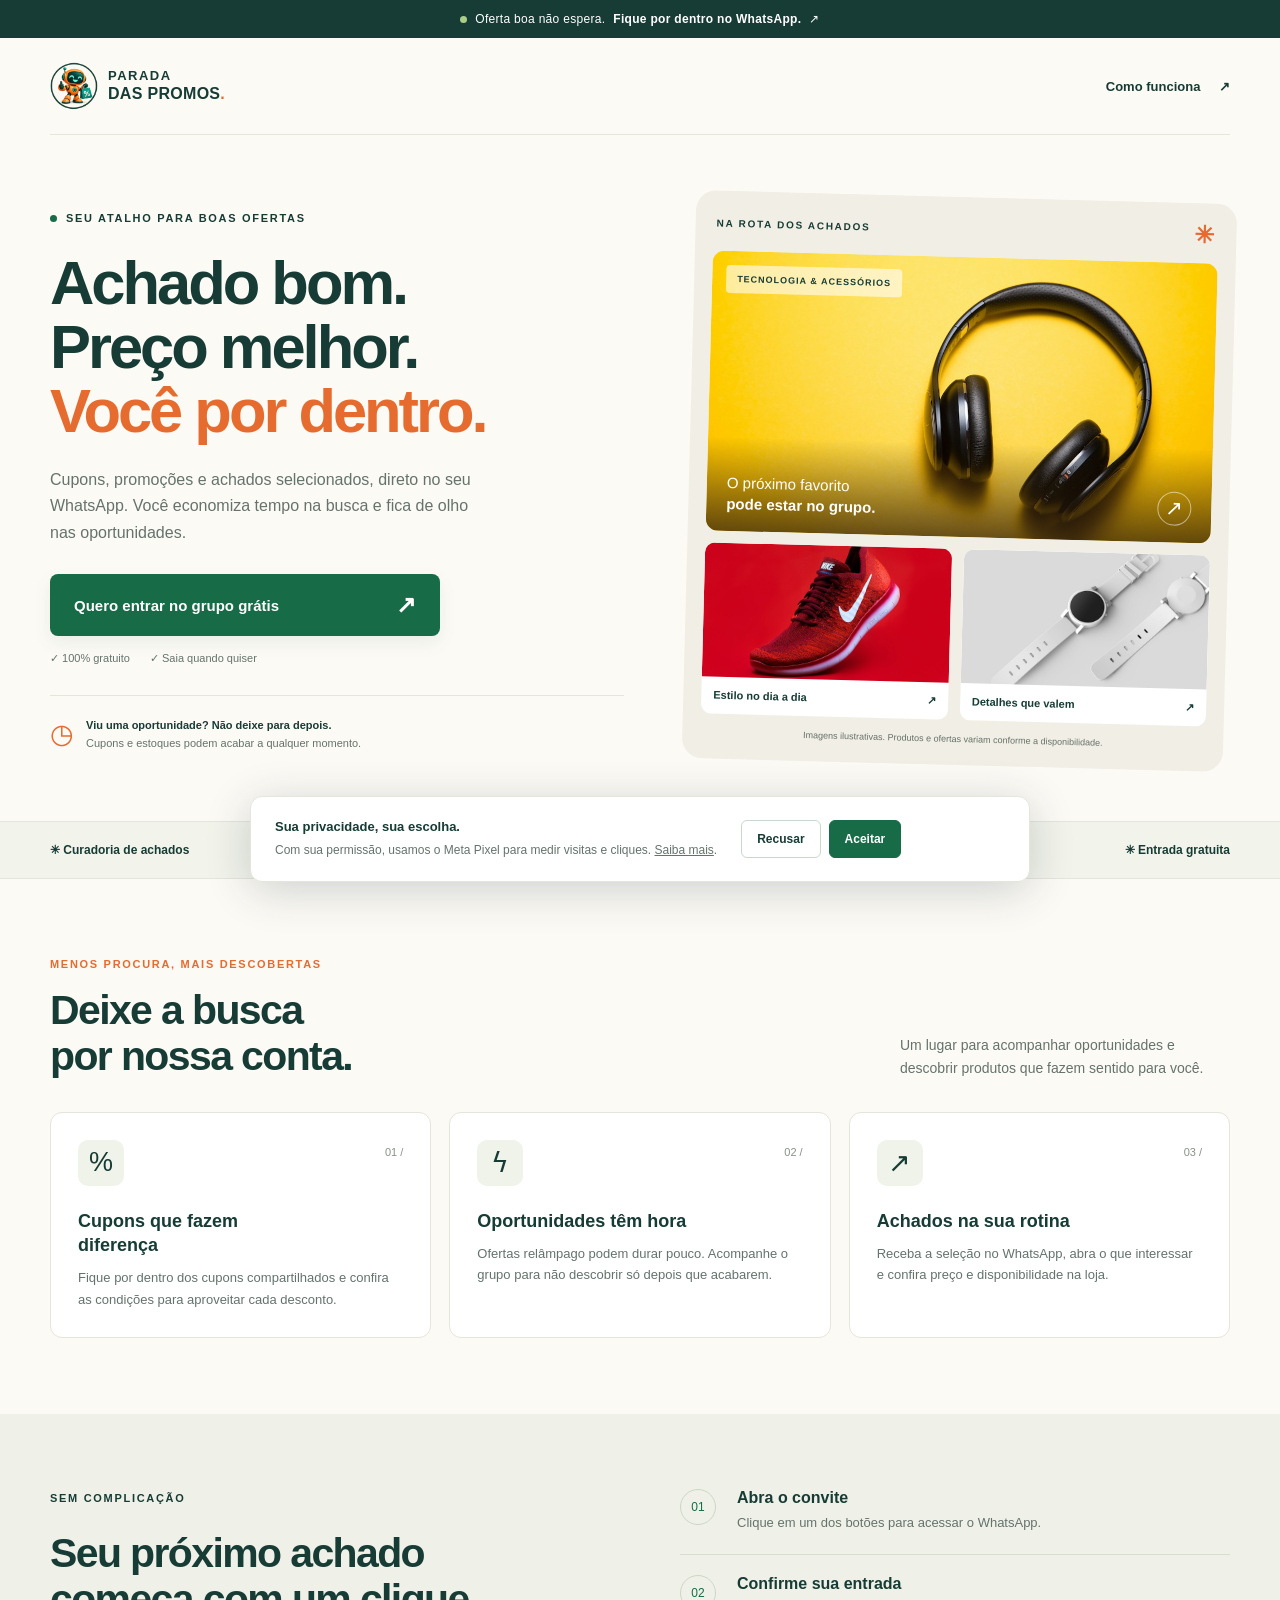
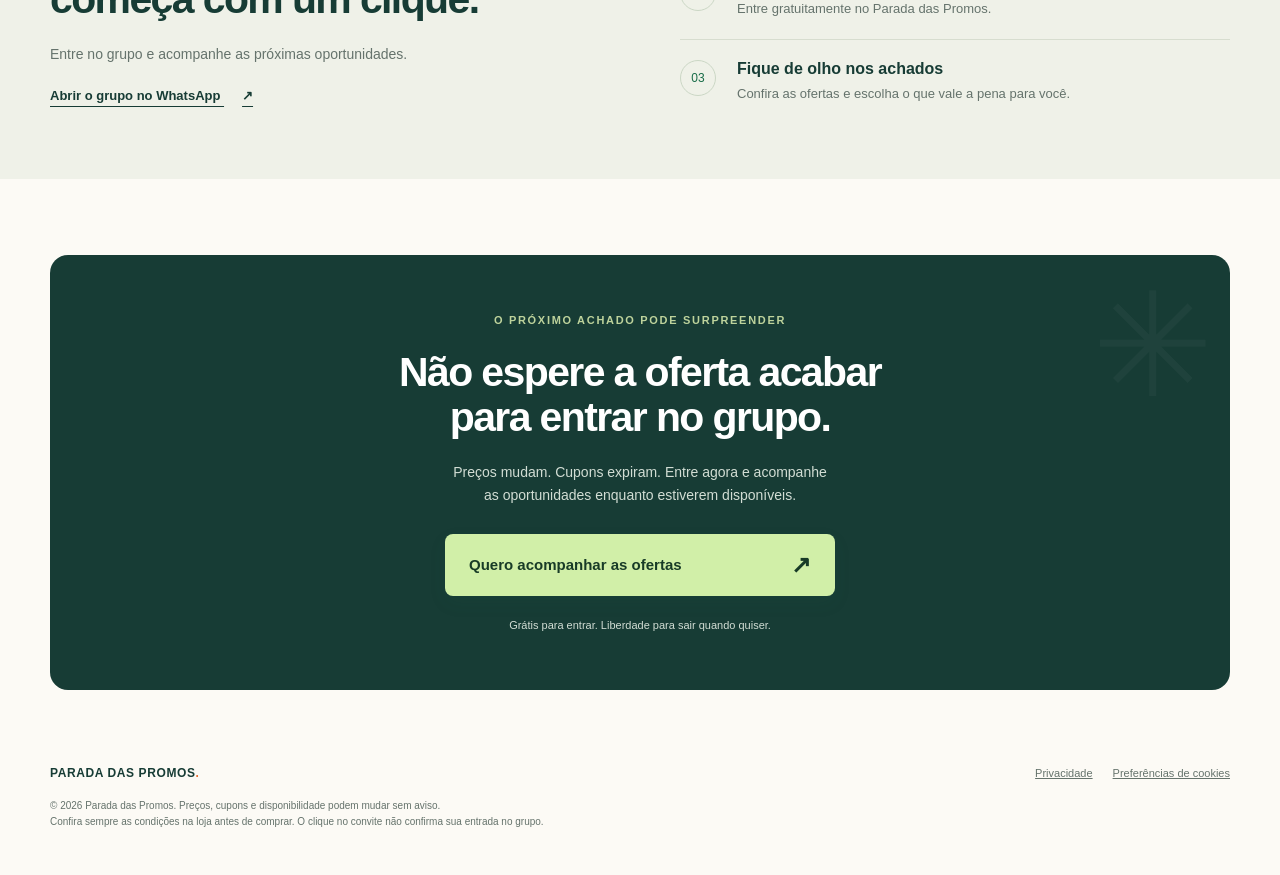
==== commit 0e829254: "3" ====
--- a/index.html
+++ b/index.html
@@ -9,14 +9,14 @@
   <meta property="og:description" content="Menos tempo procurando. Mais chances de economizar. Entre no nosso grupo gratuito no WhatsApp.">
   <meta property="og:type" content="website">
   <meta name="theme-color" content="#123d36">
-  <link rel="icon" href="logo-parada-das-promos.jpg">
+  <link rel="icon" href="assets/logo-parada-das-promos-v2.png">
   <link rel="stylesheet" href="styles.css">
   <script src="script.js" defer></script>
 </head>
 <body>
   <div class="announcement"><span class="status-dot"></span> Oferta boa não espera. <strong>Fique por dentro no WhatsApp.</strong><span aria-hidden="true"> ↗</span></div>
   <header class="site-header wrap">
-    <a class="brand" href="#" aria-label="Parada das Promos, início"><img src="logo-parada-das-promos.jpg" width="48" height="48" alt=""><span>PARADA<span class="brand-bottom">DAS PROMOS<span class="orange">.</span></span></span></a>
+    <a class="brand" href="#" aria-label="Parada das Promos, início"><img src="assets/logo-parada-das-promos-v2.png" width="48" height="48" alt=""><span>PARADA<span class="brand-bottom">DAS PROMOS<span class="orange">.</span></span></span></a>
     <a class="header-link" href="#como-funciona">Como funciona <span aria-hidden="true">↗</span></a>
   </header>
   <main id="conteudo">
